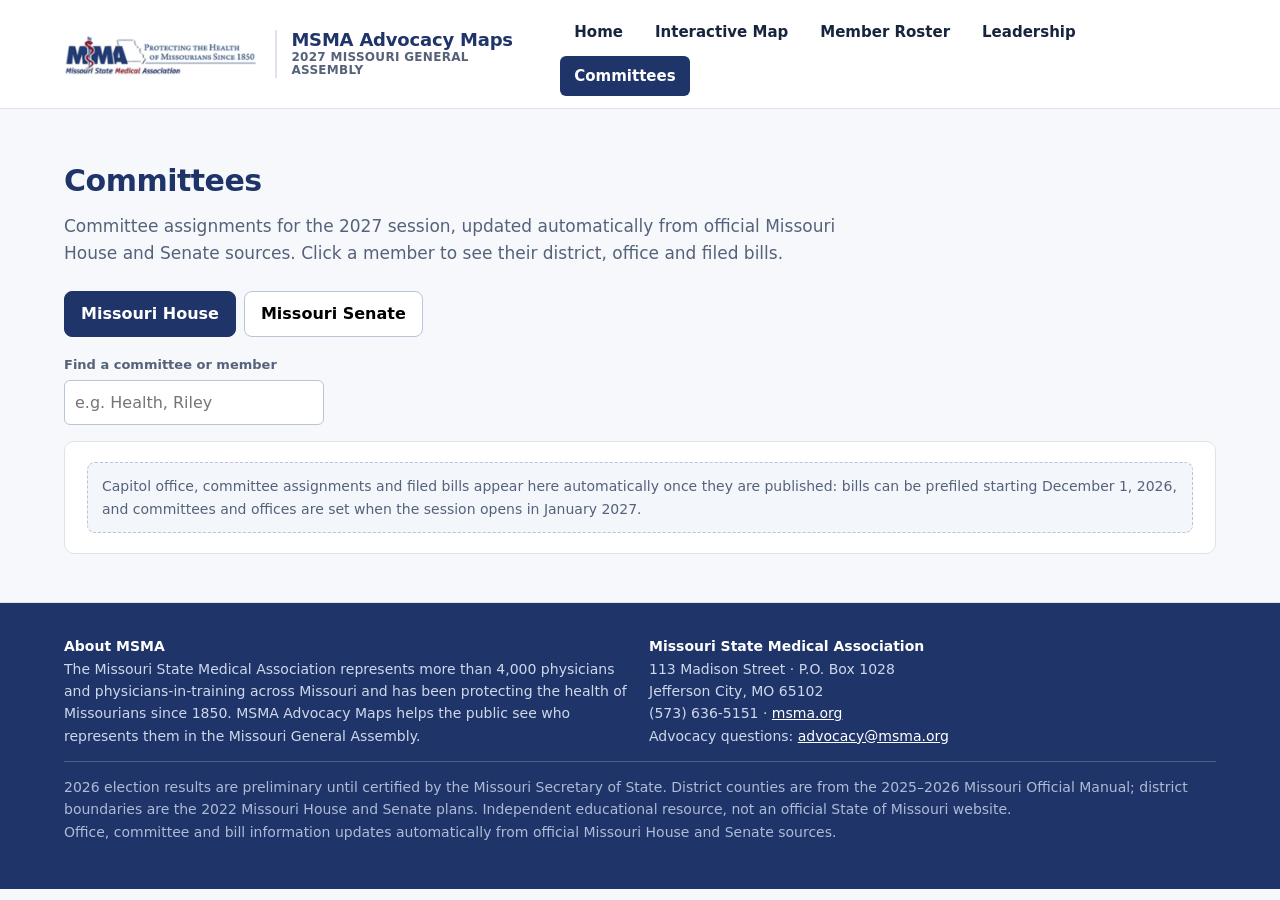
==== site/committees.html @ cf02d154 "Add MSMA Advocacy Maps website and nightly updater Co-Authored-By: Claude Opus 5.5 <noreply@anthropi" ====
<!DOCTYPE html>
<html lang="en"><head><meta charset="utf-8"><meta name="viewport" content="width=device-width, initial-scale=1">
<title>Committees · MSMA Advocacy Maps</title><meta name="description" content="See who represents you in the 2027 Missouri House and Senate: party, new or incumbent, leadership roles and the counties each district serves.">
<link rel="icon" href="assets/msma-logo.png"><link rel="stylesheet" href="assets/site.css"></head><body>
<header class="site-header"><div class="wrap"><a class="brand" href="index.html"><img src="assets/msma-logo.png" alt="Missouri State Medical Association"><span>MSMA Advocacy Maps<small>2027 MISSOURI GENERAL ASSEMBLY</small></span></a>
<nav class="main" aria-label="Main"><a href="index.html">Home</a><a href="map.html">Interactive Map</a><a href="roster.html">Member Roster</a><a href="leadership.html">Leadership</a><a href="committees.html" class="active" aria-current="page">Committees</a></nav></div></header>
<main><section class="block"><div class="wrap"><h2>Committees</h2>
<p class="lede">Committee assignments for the 2027 session, updated automatically from official Missouri House and Senate sources. Click a member to see their district, office and filed bills.</p>
<div class="tabs" role="tablist"><button class="on" data-ch="house">Missouri House</button><button data-ch="senate">Missouri Senate</button></div>
<div class="filters"><div><label for="cq">Find a committee or member</label><input id="cq" type="search" placeholder="e.g. Health, Riley"></div></div>
<div id="comms" class="grid g3"></div></div></section></main>
<footer class="site-footer"><div class="wrap"><div class="grid g2"><div><strong>About MSMA</strong><br>The Missouri State Medical Association represents more than 4,000 physicians and physicians-in-training across Missouri and has been protecting the health of Missourians since 1850. MSMA Advocacy Maps helps the public see who represents them in the Missouri General Assembly.</div>
<div><strong>Missouri State Medical Association</strong><br>113 Madison Street · P.O. Box 1028<br>Jefferson City, MO 65102<br>(573) 636-5151 · <a href="https://www.msma.org">msma.org</a><br>Advocacy questions: <a href="mailto:advocacy@msma.org">advocacy@msma.org</a></div></div>
<p class="note">2026 election results are preliminary until certified by the Missouri Secretary of State. District counties are from the 2025–2026 Missouri Official Manual; district boundaries are the 2022 Missouri House and Senate plans. Independent educational resource, not an official State of Missouri website.<br><span id="liveStamp"></span></p></div></footer>
<script src="assets/legislators.js"></script><script src="assets/site.js"></script><script>
const {all,esc,COLOR,mapLink,liveFor,liveReady,PENDING}=MSMA;let ch='house';const box=document.getElementById('comms'),cq=document.getElementById('cq');
function draw(){const groups={};for(const m of all().filter(x=>x.k===ch)){const L=liveFor(m.k,m.id);for(const c of (L&&L.committees)||[])(groups[c.name]=groups[c.name]||[]).push({m,pos:c.position||'Member'})}
const rank=p=>/^chair/i.test(p)?0:/vice/i.test(p)?1:/ranking/i.test(p)?2:3;const q=cq.value.trim().toLowerCase();
const names=Object.keys(groups).sort().filter(n=>!q||n.toLowerCase().includes(q)||groups[n].some(x=>x.m.name.toLowerCase().includes(q)));
if(!Object.keys(groups).length){box.innerHTML=`<div class="card" style="grid-column:1/-1"><p class="pending">${esc(PENDING)}</p></div>`;return}
box.innerHTML=names.map(n=>`<div class="card comm-card"><h3>${esc(n)}</h3><ul class="plain">${groups[n].sort((a,b)=>rank(a.pos)-rank(b.pos)||a.m.name.localeCompare(b.m.name)).map(({m,pos})=>`<li><span class="dot" style="background:${COLOR[m.party][m.status]}"></span><a href="${mapLink(m.k,m.id)}">${m.k==='house'?'Rep.':'Sen.'} ${esc(m.name)}</a> <span class="muted">(${m.party}-${m.id})</span>${/^member$/i.test(pos)?'':` <span class="pos">${esc(pos)}</span>`}</li>`).join('')}</ul></div>`).join('')||'<p class="muted">No matches.</p>'}
document.querySelectorAll('.tabs button').forEach(b=>b.onclick=()=>{document.querySelectorAll('.tabs button').forEach(x=>x.classList.toggle('on',x===b));ch=b.dataset.ch;draw()});cq.oninput=draw;draw();liveReady.then(draw);
</script>
</body></html>
---- site/assets/site.css ----
:root{--navy:#1f3468;--navy-2:#2b4a8f;--msma-red:#9b2335;--ink:#16243d;--muted:#55627a;--line:#dde3ec;--paper:#f6f8fb;--rep:#b71c1c;--rep-new:#ef8f8f;--dem:#1a4f9c;--dem-new:#8db4ea;--gold:#f2b400}
*{box-sizing:border-box}
body{margin:0;background:var(--paper);color:var(--ink);font:16px/1.6 system-ui,-apple-system,"Segoe UI",Roboto,Arial,sans-serif}
a{color:var(--navy-2)}
img{max-width:100%}
.site-header{background:#fff;border-bottom:1px solid var(--line);position:sticky;top:0;z-index:20}
.site-header .wrap{display:flex;align-items:center;justify-content:space-between;gap:20px;padding:12px 24px;max-width:1200px;margin:auto}
.brand{display:flex;align-items:center;gap:14px;text-decoration:none;color:var(--navy)}
.brand img{height:46px;width:auto}
.brand span{font-weight:800;font-size:18px;letter-spacing:-.2px;border-left:2px solid var(--line);padding-left:14px;line-height:1.15}
.brand small{display:block;font-weight:600;font-size:12px;color:var(--muted);letter-spacing:.3px}
nav.main{display:flex;gap:4px;flex-wrap:wrap}
nav.main a{text-decoration:none;color:var(--ink);font-weight:600;font-size:15px;padding:8px 14px;border-radius:6px}
nav.main a:hover{background:#eef2f8}
nav.main a.active{background:var(--navy);color:#fff}
.wrap{max-width:1200px;margin:auto;padding:0 24px}
.hero{background:linear-gradient(135deg,var(--navy) 0%,#2a4685 100%);color:#fff;padding:56px 0 64px}
.hero h1{font-size:44px;line-height:1.1;margin:0 0 14px;letter-spacing:-1px}
.hero p{font-size:19px;max-width:720px;margin:0 0 26px;color:#dfe6f3}
.btn{display:inline-block;padding:12px 20px;border-radius:8px;font-weight:700;text-decoration:none;border:2px solid transparent;margin:0 8px 8px 0}
.btn.primary{background:#fff;color:var(--navy)}
.btn.ghost{border-color:rgba(255,255,255,.6);color:#fff}
.btn.solid{background:var(--navy);color:#fff}
section.block{padding:48px 0;border-bottom:1px solid var(--line)}
section.block:nth-of-type(even){background:#fff}
h2{font-size:30px;letter-spacing:-.5px;margin:0 0 8px;color:var(--navy)}
h3{margin:0 0 6px}
.lede{color:var(--muted);font-size:17px;margin:0 0 24px;max-width:780px}
.grid{display:grid;gap:18px}
.g2{grid-template-columns:repeat(auto-fit,minmax(320px,1fr))}
.g3{grid-template-columns:repeat(auto-fit,minmax(260px,1fr))}
.g4{grid-template-columns:repeat(auto-fit,minmax(200px,1fr))}
.card{background:#fff;border:1px solid var(--line);border-radius:10px;padding:20px 22px}
.stat b{display:block;font-size:40px;line-height:1.05;font-weight:800}
.stat span{color:var(--muted);font-weight:600}
.r{color:var(--rep)}.d{color:var(--dem)}
.bar{display:flex;height:16px;border-radius:999px;overflow:hidden;margin:14px 0 6px;background:#eee}
.bar i{display:block}
.swatch{display:inline-block;width:18px;height:14px;border-radius:3px;vertical-align:-2px;margin-right:8px;border:1px solid rgba(0,0,0,.15)}
.star{color:var(--gold);-webkit-text-stroke:.6px #333;font-size:18px}
.search{display:flex;gap:10px;max-width:720px}
.search input{flex:1;font:inherit;font-size:18px;padding:14px 16px;border:2px solid #b9c4d6;border-radius:8px}
.search input:focus{outline:3px solid #f2b40088;border-color:var(--navy)}
.results{margin-top:18px;display:grid;gap:10px;grid-template-columns:repeat(auto-fill,minmax(300px,1fr))}
.person{display:block;text-decoration:none;color:inherit;background:#fff;border:1px solid var(--line);border-left:6px solid var(--muted);border-radius:8px;padding:12px 14px}
.person:hover{box-shadow:0 2px 10px rgba(20,40,80,.12)}
.person.R{border-left-color:var(--rep)}.person.D{border-left-color:var(--dem)}
.person strong{font-size:17px}
.person .meta{font-size:14px;color:var(--muted)}
.badge{display:inline-block;padding:2px 9px;border-radius:999px;font-size:12px;font-weight:700;margin:4px 4px 0 0;background:#eef2f6}
.badge.R{background:var(--rep);color:#fff}.badge.D{background:var(--dem);color:#fff}
.badge.N{background:#fff4d6;color:#7a5200;border:1px solid #e3c06b}.badge.I{background:#e8f1ec;color:#1d5b3c;border:1px solid #a9cdb8}
.badge.lead{background:var(--gold);color:#222}
.steps li{margin-bottom:10px}
table.data{width:100%;border-collapse:collapse;background:#fff;font-size:15px}
table.data th{background:#f0f3f8;text-align:left;font-size:12px;text-transform:uppercase;letter-spacing:.5px;color:var(--muted);padding:10px;border-bottom:2px solid var(--line);cursor:pointer;white-space:nowrap}
table.data th:hover{color:var(--navy)}
table.data td{padding:9px 10px;border-bottom:1px solid var(--line);vertical-align:top}
table.data tr:hover td{background:#f7f9fc}
.dot{display:inline-block;width:11px;height:11px;border-radius:50%;margin-right:7px;vertical-align:0}
.filters{display:flex;flex-wrap:wrap;gap:12px;align-items:end;margin-bottom:16px}
.filters label{display:block;font-size:13px;font-weight:700;color:var(--muted);margin-bottom:4px}
.filters select,.filters input{font:inherit;padding:9px 10px;border:1px solid #b9c4d6;border-radius:6px;background:#fff}
.filters input{min-width:260px}
.count{color:var(--muted);font-weight:600;margin:0 0 10px}
.tablewrap{overflow-x:auto;border:1px solid var(--line);border-radius:10px}
.leadcol h3{color:var(--navy);margin:0 0 12px;font-size:20px}
.leader{display:flex;justify-content:space-between;gap:12px;align-items:flex-start;padding:12px 0;border-bottom:1px solid var(--line);text-decoration:none;color:inherit}
.leader:last-child{border-bottom:0}
.leader:hover .nm{text-decoration:underline}
.leader .role{font-size:13px;font-weight:800;text-transform:uppercase;letter-spacing:.4px;color:var(--muted)}
.leader .nm{font-size:18px;font-weight:700}
.leader>div:first-child{flex:1 1 55%;min-width:0}.leader .dist{flex:0 1 45%;font-size:14px;color:var(--muted);text-align:right}
.partyhead{display:flex;align-items:center;gap:10px;margin:6px 0 4px;font-weight:800}
.site-footer{background:var(--navy);color:#cfd8ea;padding:32px 0;font-size:14px}
.site-footer strong{color:#fff}
.site-footer a{color:#fff}
.site-footer .note{margin-top:14px;padding-top:14px;border-top:1px solid rgba(255,255,255,.2);color:#aebbd6}
table.data td:nth-child(-n+5){white-space:nowrap}.badge{white-space:nowrap}
@media(max-width:760px){.hero h1{font-size:32px}.site-header .wrap{flex-direction:column;align-items:flex-start}.brand span{display:none}}
section[id]{scroll-margin-top:80px}

.pending{background:#f3f6fb;border:1px dashed #b9c4d6;border-radius:8px;padding:12px 14px;color:var(--muted);font-size:14px;margin:0}
dl.kv{display:grid;grid-template-columns:150px 1fr;gap:6px 14px;margin:0}dl.kv dt{color:var(--muted);font-weight:700;font-size:14px}dl.kv dd{margin:0}
ul.plain{list-style:none;margin:0;padding:0}ul.plain li{padding:3px 0}ul.bills li{border-bottom:1px solid var(--line);padding:6px 0;font-size:14px}
.pos{display:inline-block;font-size:12px;font-weight:700;background:#fff4d6;border:1px solid #e3c06b;color:#7a5200;border-radius:999px;padding:0 8px;margin-left:4px}
.muted{color:var(--muted)}
.comm-card h3{font-size:17px;color:var(--navy);margin-bottom:8px}.comm-card li{font-size:14px;padding:4px 0;border-bottom:1px solid var(--line)}.comm-card li:last-child{border-bottom:0}
.tabs{display:flex;gap:8px;margin:0 0 18px}.tabs button{font:inherit;font-weight:700;padding:9px 16px;border-radius:8px;border:1px solid #b9c4d6;background:#fff;cursor:pointer}.tabs button.on{background:var(--navy);color:#fff;border-color:var(--navy)}
@media(max-width:600px){dl.kv{grid-template-columns:1fr}}
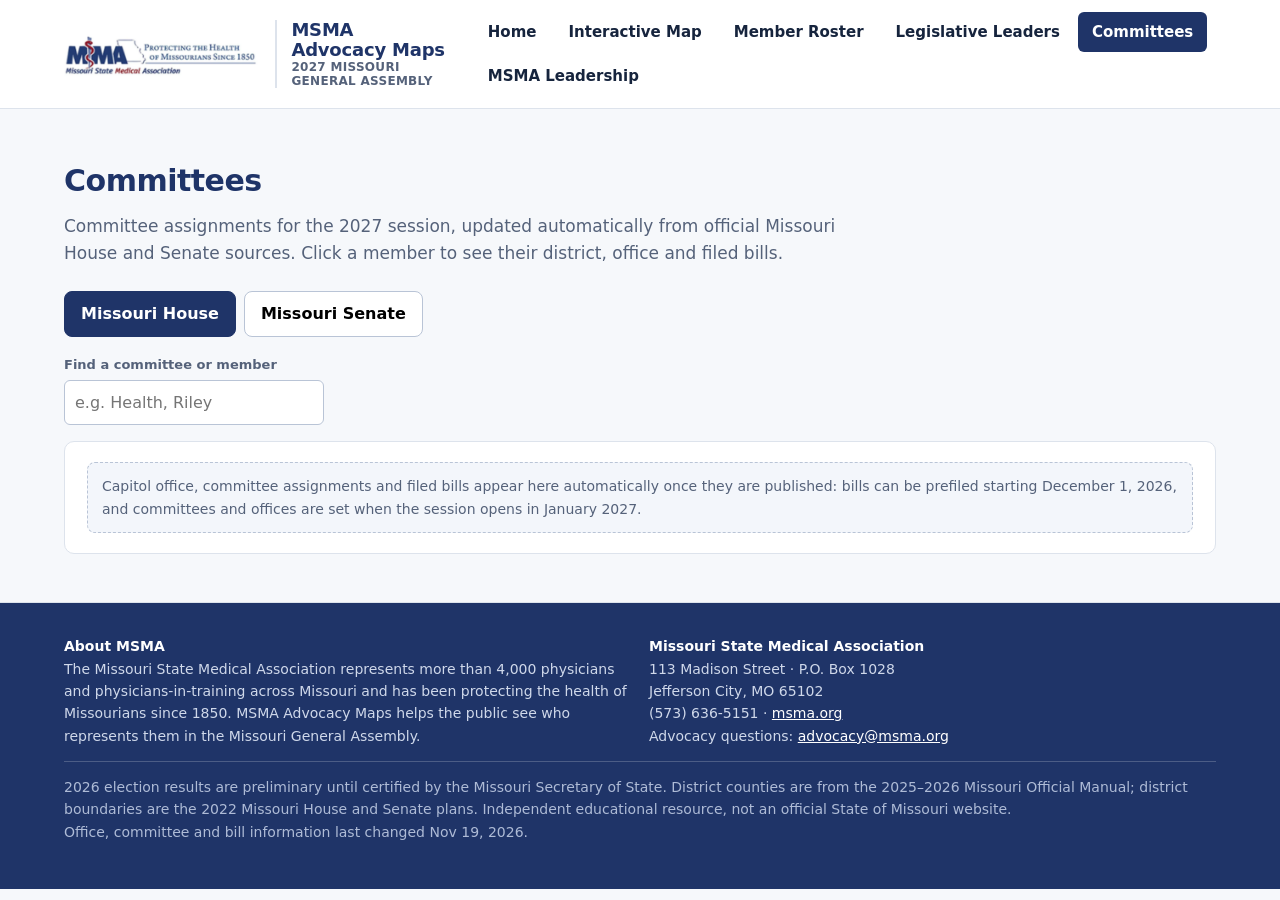
==== commit fb05032e: "Add MSMA Council Districts map level and MSMA Leadership page (Nov 2026 directory) Co-Authored-By: C" ====
--- a/site/committees.html
+++ b/site/committees.html
@@ -3,7 +3,7 @@
 <title>Committees · MSMA Advocacy Maps</title><meta name="description" content="See who represents you in the 2027 Missouri House and Senate: party, new or incumbent, leadership roles and the counties each district serves.">
 <link rel="icon" href="assets/msma-logo.png"><link rel="stylesheet" href="assets/site.css"></head><body>
 <header class="site-header"><div class="wrap"><a class="brand" href="index.html"><img src="assets/msma-logo.png" alt="Missouri State Medical Association"><span>MSMA Advocacy Maps<small>2027 MISSOURI GENERAL ASSEMBLY</small></span></a>
-<nav class="main" aria-label="Main"><a href="index.html">Home</a><a href="map.html">Interactive Map</a><a href="roster.html">Member Roster</a><a href="leadership.html">Leadership</a><a href="committees.html" class="active" aria-current="page">Committees</a></nav></div></header>
+<nav class="main" aria-label="Main"><a href="index.html">Home</a><a href="map.html">Interactive Map</a><a href="roster.html">Member Roster</a><a href="leadership.html">Legislative Leaders</a><a href="committees.html" class="active" aria-current="page">Committees</a><a href="msma.html">MSMA Leadership</a></nav></div></header>
 <main><section class="block"><div class="wrap"><h2>Committees</h2>
 <p class="lede">Committee assignments for the 2027 session, updated automatically from official Missouri House and Senate sources. Click a member to see their district, office and filed bills.</p>
 <div class="tabs" role="tablist"><button class="on" data-ch="house">Missouri House</button><button data-ch="senate">Missouri Senate</button></div>
@@ -12,7 +12,7 @@
 <footer class="site-footer"><div class="wrap"><div class="grid g2"><div><strong>About MSMA</strong><br>The Missouri State Medical Association represents more than 4,000 physicians and physicians-in-training across Missouri and has been protecting the health of Missourians since 1850. MSMA Advocacy Maps helps the public see who represents them in the Missouri General Assembly.</div>
 <div><strong>Missouri State Medical Association</strong><br>113 Madison Street · P.O. Box 1028<br>Jefferson City, MO 65102<br>(573) 636-5151 · <a href="https://www.msma.org">msma.org</a><br>Advocacy questions: <a href="mailto:advocacy@msma.org">advocacy@msma.org</a></div></div>
 <p class="note">2026 election results are preliminary until certified by the Missouri Secretary of State. District counties are from the 2025–2026 Missouri Official Manual; district boundaries are the 2022 Missouri House and Senate plans. Independent educational resource, not an official State of Missouri website.<br><span id="liveStamp"></span></p></div></footer>
-<script src="assets/legislators.js"></script><script src="assets/site.js"></script><script>
+<script src="assets/legislators.js"></script><script src="assets/council.js"></script><script src="assets/site.js"></script><script>
 const {all,esc,COLOR,mapLink,liveFor,liveReady,PENDING}=MSMA;let ch='house';const box=document.getElementById('comms'),cq=document.getElementById('cq');
 function draw(){const groups={};for(const m of all().filter(x=>x.k===ch)){const L=liveFor(m.k,m.id);for(const c of (L&&L.committees)||[])(groups[c.name]=groups[c.name]||[]).push({m,pos:c.position||'Member'})}
 const rank=p=>/^chair/i.test(p)?0:/vice/i.test(p)?1:/ranking/i.test(p)?2:3;const q=cq.value.trim().toLowerCase();
--- a/site/assets/site.css
+++ b/site/assets/site.css
@@ -88,3 +88,5 @@
 .comm-card h3{font-size:17px;color:var(--navy);margin-bottom:8px}.comm-card li{font-size:14px;padding:4px 0;border-bottom:1px solid var(--line)}.comm-card li:last-child{border-bottom:0}
 .tabs{display:flex;gap:8px;margin:0 0 18px}.tabs button{font:inherit;font-weight:700;padding:9px 16px;border-radius:8px;border:1px solid #b9c4d6;background:#fff;cursor:pointer}.tabs button.on{background:var(--navy);color:#fff;border-color:var(--navy)}
 @media(max-width:600px){dl.kv{grid-template-columns:1fr}}
+
+h3.sec{color:var(--navy);font-size:22px;margin:34px 0 12px;padding-bottom:6px;border-bottom:2px solid var(--line)}
